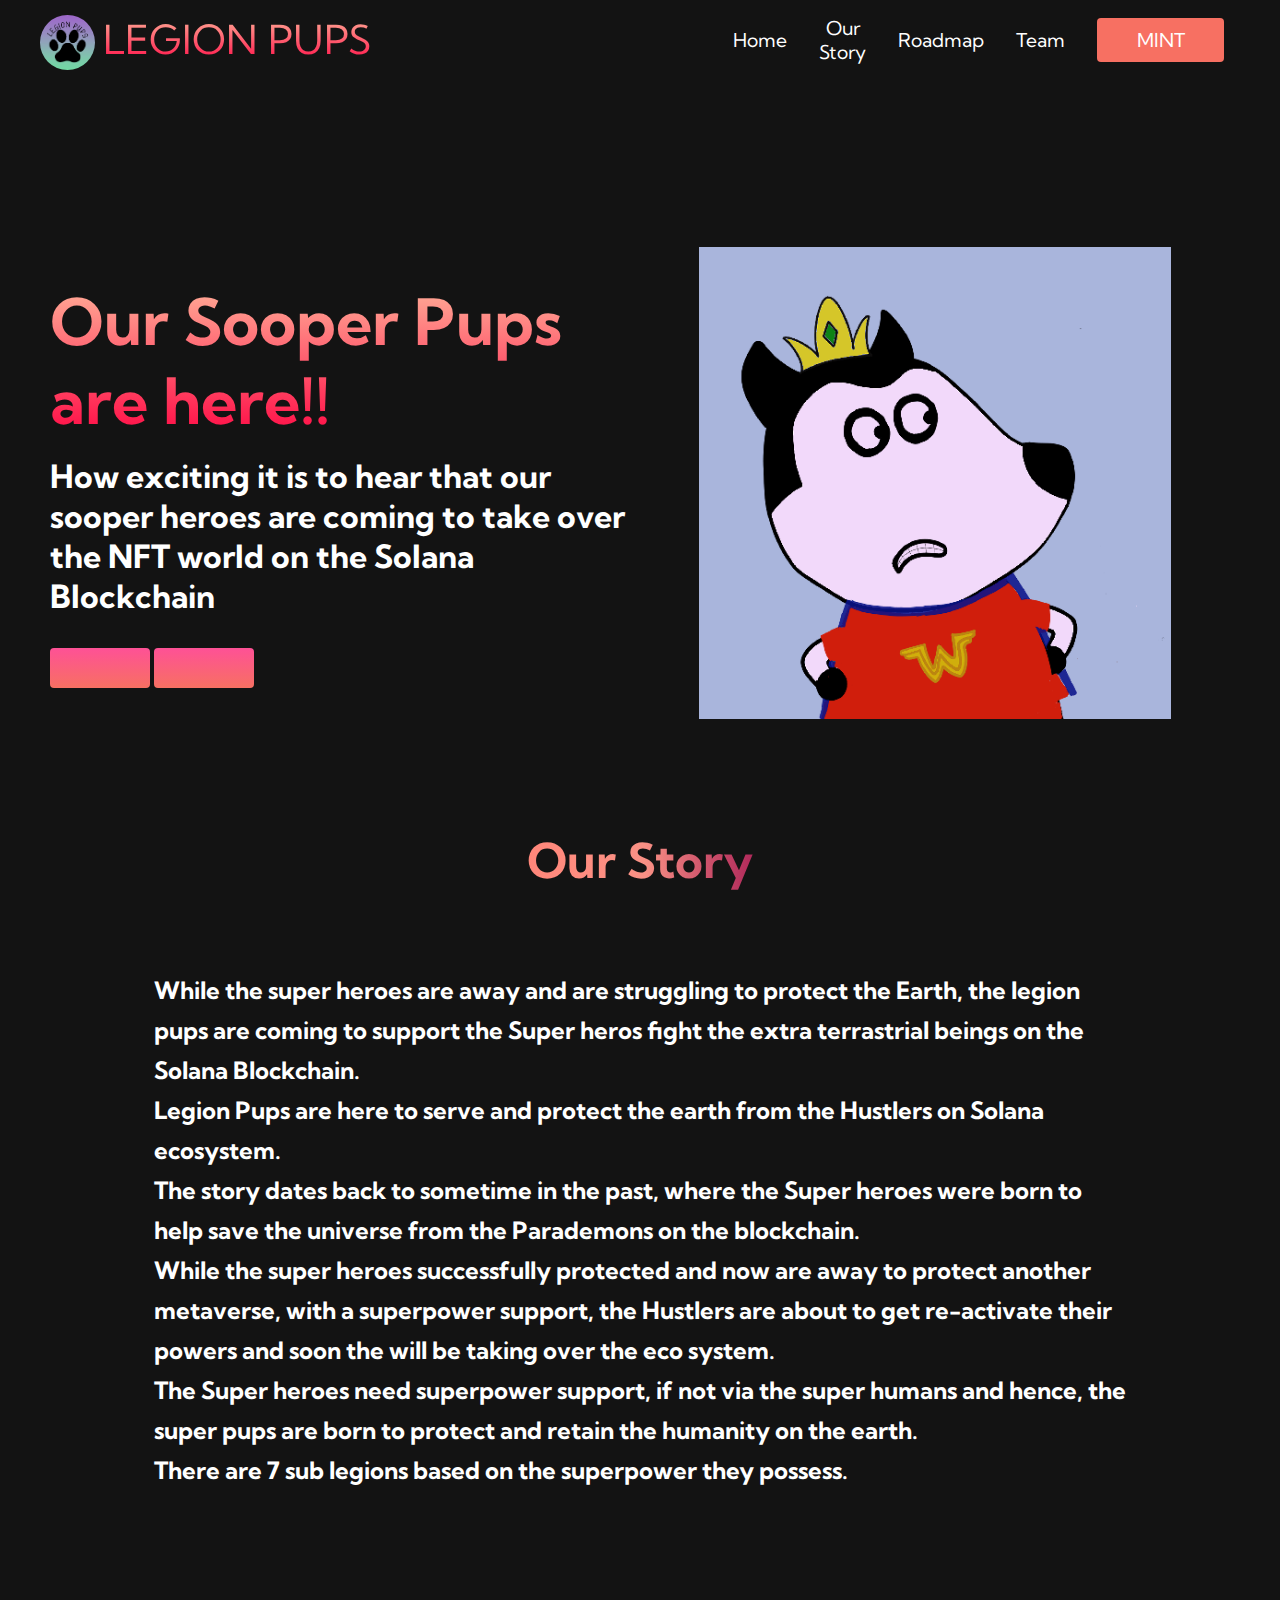
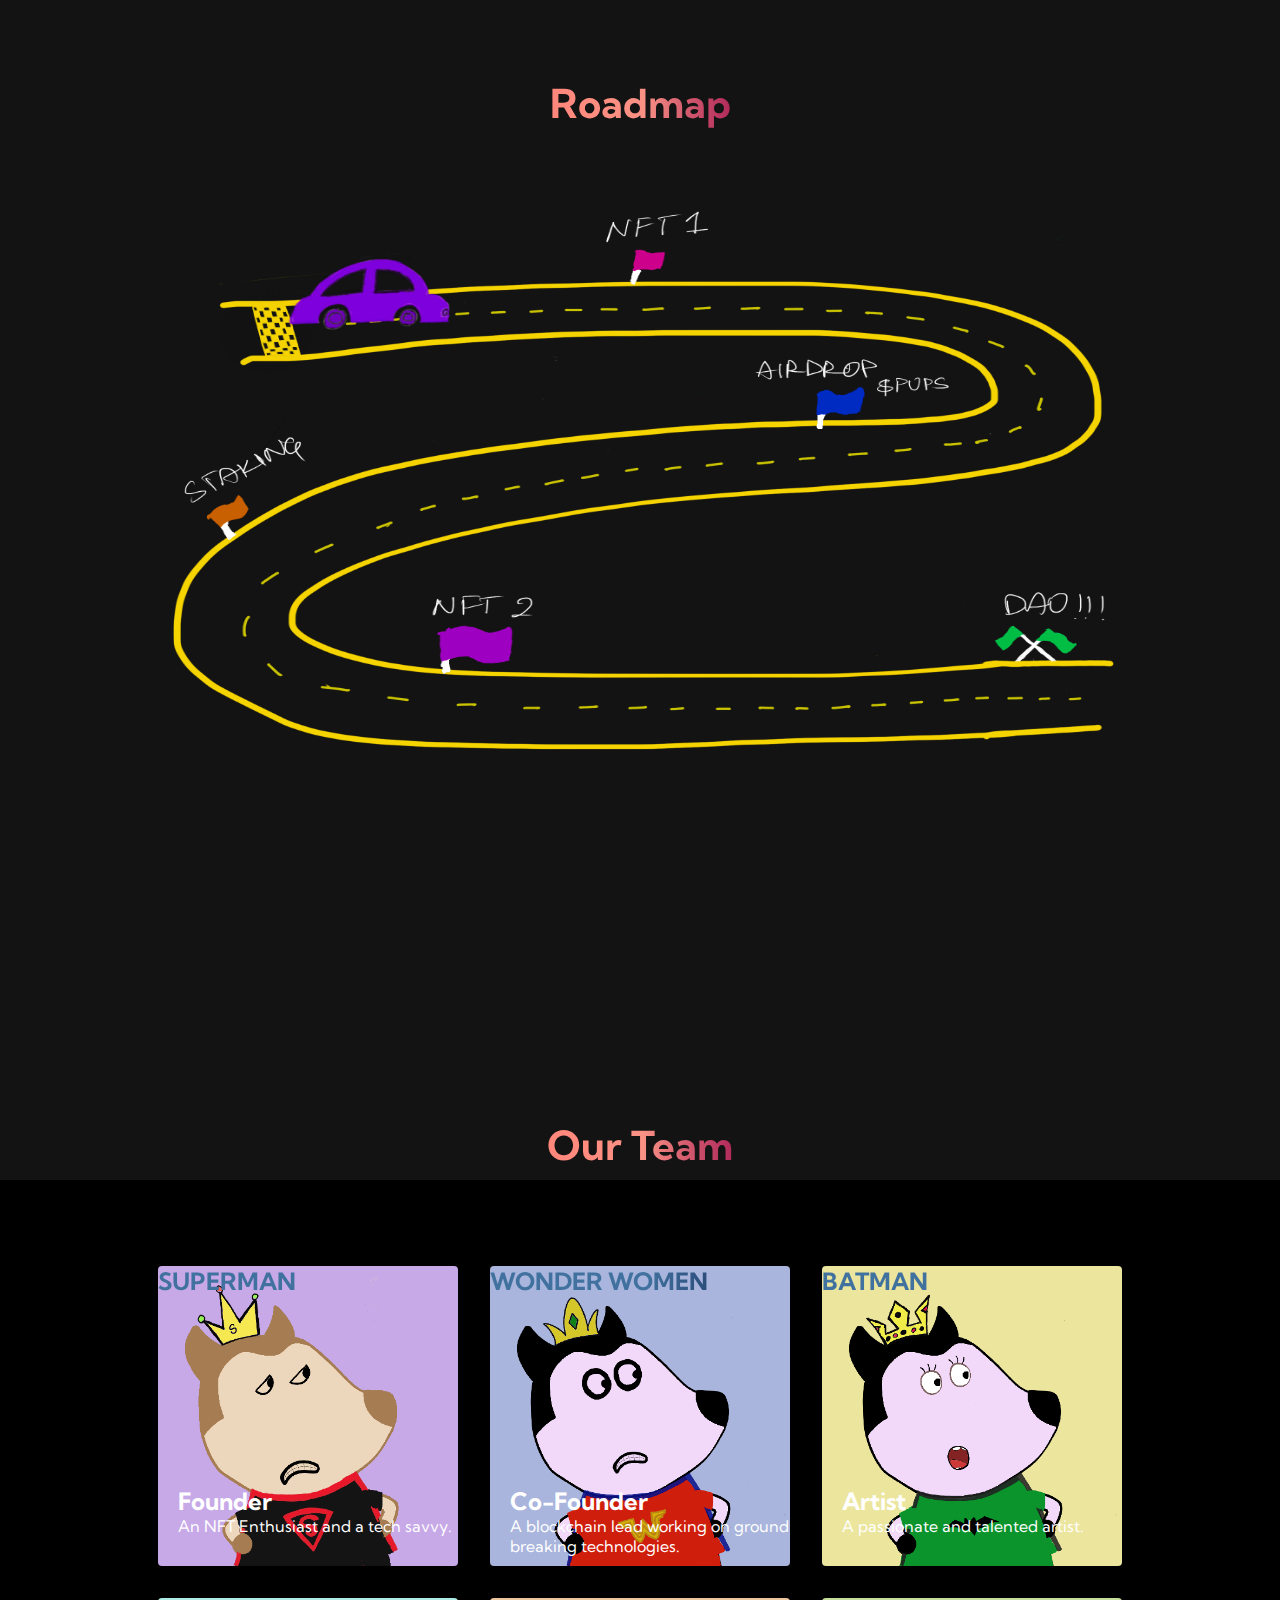
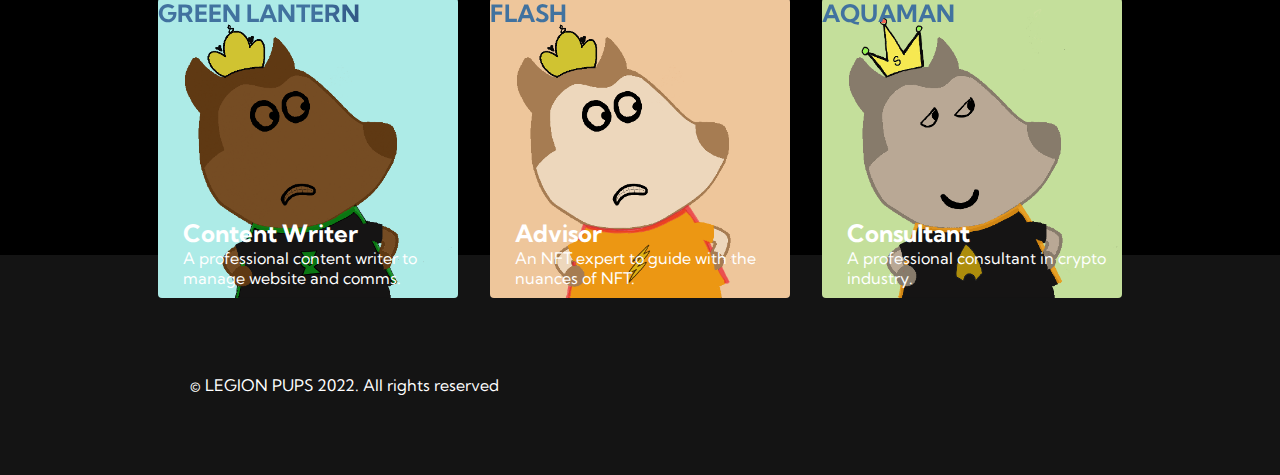
==== index.html @ 7c4ca764 "first commit" ====
<!DOCTYPE html>
<html lang="en">
  <head>
    <meta charset="utf-8">
    <meta name="viewport" content="width=device-width, initial-scale=1.0">
    <title>Simple website</title>
    <link rel="stylesheet" href="styles.css">
    <link	
      rel="stylesheet"	
      href="https://use.fontawesome.com/releases/v5.14.0/css/all.css"	
      integrity="sha384-HzLeBuhoNPvSl5KYnjx0BT+WB0QEEqLprO+NBkkk5gbc67FTaL7XIGa2w1L0Xbgc"	
      crossorigin="anonymous" />
<link href="https://fonts.googleapis.com/css2?family=Kumbh+Sans:wght@400;700&display=swap" rel="stylesheet">
      </head>
  <body>
    <div id="wrapper">
    <!--Navbar section-->
    <nav class="navbar">
      <div class="navbar__container"> <a href="#Home" id="navbar__logo">
        <img id="navbar__img" src="images/LegionPups_LOGO.jpg"/> 
        LEGION PUPS</a>
        <div class="navbar__toggle" id="mobile-menu">
          <span class="bar"></span>
          <span class="bar"></span>
          <span class="bar"></span>
        </div>
        <ul class="navbar__menu">
          <li class="navbar__item">
            <a href="#Home" class="navbar__links">Home </a>
          </li>
          <li class="navbar__item">
            <a href="#Story" class="navbar__links">Our Story </a>
          </li>
          <li class="navbar__item">
            <a href="#Roadmap" class="navbar__links">Roadmap </a>
          </li>
          <li class="navbar__item">
            <a href="#Team" class="navbar__links">Team </a>
          </li>
          <li class="navbar__btn">
            <a href="/tech.html" class="button">MINT</a>
          </li>
        </ul>
      </div>
    </nav>
    <!--Hero Section-->
    <div class="main">
      <div class="main__container">
        <div class="main__content" id = "Home">
        <h1>Our Sooper Pups are here!!</h1>
        <!-- <h2>  ///</h2> -->
        <p>How exciting it is to hear that our sooper heroes are coming to take over the NFT world on the Solana Blockchain</p>
        <button class="main__btn">
       <a href="https://discord.gg/6YndTYZc9n" class="social__icon--link" target="_blank">
          <i class="fab fa-discord"></i>
        </a> </button>
        <button class="main__btn">
        <a href="https://twitter.com/Legionpups" class="social__icon--link" target="_blank">
          <i class="fab fa-twitter"></i>
        </a>
      </button>
      </div>
      <div class="main__img--container">
       <!-- <img src="images/messages.svg" alt="pic" id="main__img"/> -->
        <img id="main__img" alt="LegionPupsgif" src="images/LegionPups.gif" />
      </div>
      </div>
    </div>

<!-- Story Section -->
<div class="story" id= "Story">
  <h1> Our Story</h1>
  <div class="story__container">
      <h2>
      <p>
        While the super heroes are away and are struggling to protect the Earth, the legion pups are coming to support the Super heros fight the extra terrastrial beings on the Solana Blockchain.</p>
       <p> Legion Pups are here to serve and protect the earth from the Hustlers on Solana ecosystem. </p>
       <p> The story dates back to sometime in the past, where the Super heroes were born to help save the universe from the Parademons on the blockchain.</p><p>
        While the super heroes successfully protected and now are away to protect another metaverse, with a superpower support, the Hustlers are about to get re-activate their powers and soon the will be taking over the eco system. </p>
        <p> The Super heroes need superpower support, if not via the super humans and hence, the super pups are born to protect and retain the humanity on the earth.</p>
        <p>There are 7 sub legions based on the superpower they possess.</p>
      </h2>
      </div>
      </div>
  </div>
</div>


<!-- Roadmap Section -->
<div class="roadmap" id = "Roadmap">
  <h1> Roadmap</h1>
  <div class="roadmap__container">
   <div class="rm__img--container">
      <img id="rm__img" src="images/LegionPupsRoadmap.png" />
      </div>
  </div>
</div>


<!-- Services Section-->
<div class="services" id="Team" >
  <h1> Our Team</h1>
  <div class="services__container">
    <div class="services__card">
      <h2> Founder</h2>
      <h3> SUPERMAN</h3>
       <p>An NFT Enthusiast and a tech savvy.</p>
    </div>
    <div class="services__card">
      <h2>Co-Founder</h2>
      <h3> WONDER WOMEN</h3>
       <p> A blockchain lead working on ground breaking technologies.</p>
    </div>
    <div class="services__card">
      <h2>Artist</h2>
      <h3> BATMAN</h3>
       <p>A passionate and talented artist.</p>
    </div>
  </div>
  <div class="services__container2">
    <div class="services__card2">
      <h2> Content Writer</h2>
      <h3> GREEN LANTERN</h3>
       <p>A professional content writer to manage website and comms.</p>
    </div>
    <div class="services__card2">
      <h2>Advisor</h2>
      <h3> FLASH</h3>
       <p>An NFT expert to guide with the nuances of NFT.</p>
    </div>
    <div class="services__card2">
      <h2>Consultant</h2>
      <h3> AQUAMAN</h3>
       <p>A professional consultant in crypto industry.</p>
    </div>
  </div>
</div>

 <!-- Footer Section --> 
<div class="footer__container">
  <div class="social__media">
    <div class="social__media--wrap" id="footer">
      <p class="website__rights"> &copy; LEGION PUPS 2022. All rights reserved</p>
      <div class="social__icons" id="FollowUs">
        <a href="https://discord.gg/6YndTYZc9n" class="social__icon--link" target="_blank">
          <i class="fab fa-discord"></i>
        </a>
        <a href="https://twitter.com/Legionpups" class="social__icon--link" target="_blank">
          <i class="fab fa-twitter"></i>
        </a>
      </div>
    </div>
  </div>
</div>
<script src="app.js"></script>
<noscript>You need to enable JavaScript to view the full site.</noscript>
</div>
  </body>
</html>
---- styles.css ----
* {
  box-sizing: border-box;
  margin: 0;
  padding: 0;
  font-family: 'Kumbh Sans', sans-serif;
}

.navbar {
  background: #131313;
  height: 80px;
  display: flex;
  justify-content: center;
  align-items: center;
  font-size: 1.2rem;
  position: sticky;
  top: 0;
  z-index: 999;
}

.navbar__container {
  display: flex;
  justify-content: space-between;
  height: 50px;
  z-index: 1;
  width: 100%;
  max-width: 1300px;
  margin-right: auto;
  margin-left: auto;
  padding-right: 40px;
  padding-left: 40px;
  border-radius: 50%;
}

#navbar__logo {
  background-color: #ff8177;
  background-image: linear-gradient(to top, #ff0844 0%, #ffb199 100%);
  background-size: 100%;
  -webkit-background-clip: text;
  -moz-background-clip: text;
  -webkit-text-fill-color: transparent;
  -moz-text-fill-color: transparent;
  display: flex;
  align-items: left;
  cursor: pointer;
  text-decoration: none;
  font-size: 2.5rem;
}

#navbar__img {
  height: 55px;
  width: 55px;
  border-radius: 50%;
  padding : auto auto;
  border-top: 1rem;
  margin-right: 0.5rem;
}

.navbar__menu {
  display: flex;
  align-items: center;
  list-style: none;
  text-align: center;
}

.navbar__item {
  height: 80px;
}

.navbar__links {
  color: #fff;
  display: flex;
  align-items: center;
  justify-content: center;
  text-decoration: none;
  padding: 0 1rem;
  height: 100%;
}

.navbar__btn {
  display: flex;
  justify-content: center;
  align-items: center;
  padding: 0 1rem;
  width: 100%;
}

.button {
  display: flex;
  justify-content: center;
  align-items: center;
  text-decoration: none;
  padding: 10px 20px;
  height: 100%;
  width: 100%;
  border: none;
  outline: none;
  border-radius: 4px;
  background: #f77062;
  color: #fff;
}

.button:hover {
  background: #4837ff;
  transition: all 0.3s ease;
}

.navbar__links:hover {
  color: #f77062;
  transition: all 0.3s ease;
}

@media screen and (max-width: 960px) {
  .navbar__container {
    display: flex;
    justify-content: space-between;
    height: 80px;
    z-index: 1;
    width: 100%;
    max-width: 1300px;
    padding: 0;
  }

  .navbar__menu {
    display: grid;
    grid-template-columns: auto;
    margin: 0;
    width: 100%;
    position: absolute;
    top: -1000px;
    opacity: 1;
    transition: all 0.5s ease;
    height: 50vh;
    z-index: -1;
  }

  .navbar__menu.active {
    background: #131313;
    top: 100%;
    opacity: 1;
    transition: all 0.5s ease;
    z-index: 99;
    height: 50vh;
    font-size: 1.6rem;
  }

  #navbar__logo {
    padding-left: 25px;
  }

  .navbar__toggle .bar {
    width: 25px;
    height: 3px;
    margin: 5px auto;
    transition: all 0.3s ease-in-out;
    background: #fff;
  }

  .navbar__item {
    width: 100%;
  }

  .navbar__links {
    text-align: center;
    padding: 2rem;
    width: 100%;
    display: table;
  }

  .navbar__btn {
    padding-bottom: 2rem;
  }

  .button {
    display: flex;
    justify-content: center;
    align-items: center;
    width: 80%;
    height: 80px;
    margin: 0;
  }

  #mobile-menu {
    position: absolute;
    top: 20%;
    right: 5%;
    transform: translate(5%, 20%);
  }

  .navbar__toggle .bar {
    display: block;
    cursor: pointer;
  }

  #mobile-menu.is-active .bar:nth-child(2) {
    opacity: 0;
  }

  #mobile-menu.is-active .bar:nth-child(1) {
    transform: translateY(8px) rotate(45deg);
  }

  #mobile-menu.is-active .bar:nth-child(3) {
    transform: translateY(-8px) rotate(-45deg);
  }
}

/* Main Content CSS */
.main {
  background-color: #141414;
}

.main__container {
  display: grid;
  grid-template-columns: 1fr 1fr;
  align-items: center;
  justify-self: center;
  margin: 0 auto;
  height: 90vh;
  background-color: #131313;
  z-index: 1;
  width: 100%;
  max-width: 1300px;
  padding-right: 50px;
  padding-left: 50px;
}

.main__content {
  color: #fff;
  width: 100%;
}

.main__content h1 {
  font-size: 4rem;
  background-color: #ff8177;
  background-image: linear-gradient(to top, #ff0844 0%, #ffb199 100%);
  background-size: 100%;
  -webkit-background-clip: text;
  -moz-background-clip: text;
  -webkit-text-fill-color: transparent;
  -moz-text-fill-color: transparent;
}

.main__content h2 {
  font-size: 4rem;
  margin-top: 10px;
  background-color: #ff8177;
  background-image: linear-gradient(-20deg, #b721ff 0%, #21d4fd 100%);
  background-size: 100%;
  -webkit-background-clip: text;
  -moz-background-clip: text;
  -webkit-text-fill-color: transparent;
  -moz-text-fill-color: transparent;
}

.main__content p {
  margin-top: 1rem;
  font-size: 2rem;
  font-weight: 700;
}

.main__btn {
  font-size: 1rem;
  background-image: linear-gradient(to top, #f77062 0%, #fe5196 100%);
  padding: 20px 20px;
  width: 100px;
  border: none;
  border-radius: 4px;
  color: #fff;
  margin-top: 2rem;
  cursor: pointer;
  position: relative;
  transition: all 0.35s;
  outline: none;
}

.main__btn a {
  position: relative;
  z-index: 2;
  color: #fff;
  text-decoration: none;
}

.main__btn:after {
  position: absolute;
  content: '';
  top: 0;
  left: 0;
  width: 0;
  height: 100%;
  background: #4837ff;
  transition: all 0.35s;
  border-radius: 4px;
}

.main__btn:hover {
  color: #fff;
}

.main__btn:hover:after {
  width: 100%;
}

.main__img--container {
  text-align: center;
}

#main__img {
  height: 80%;
  width: 80%;
}

/* Mobile Responsive */
@media screen and (max-width: 768px) {
  .main__container {
    display: grid;
    grid-template-columns: auto;
    align-items: center;
    justify-self: center;
    width: 100%;
    margin: 0 auto;
    height: 90vh;
  }

  .main__content {
    text-align: center;
    margin-bottom: 4rem;
  }

  .main__content h1 {
    font-size: 2.5rem;
    margin-top: 2rem;
  }

  .main__content h2 {
    font-size: 3rem;
  }

  .main__content p {
    margin-top: 1rem;
    font-size: 1.5rem;
  }
}

@media screen and (max-width: 480px) {
  .main__content h1 {
    font-size: 2rem;
    margin-top: 3rem;
  }

  .main__content h2 {
    font-size: 2rem;
  }

  .main__content p {
    margin-top: 2rem;
    font-size: 1.5rem;
  }

  .main__btn {
    padding: 12px 36px;
    margin: 2.5rem 0;
  }

  .social__btn{
    background-color: black;
    display: flex;
    justify-content: space-between;
    align-items: center;
    width: 150px;
  }
}


/* Story Section */
.story {
  background: #131313;
  display: flex;
  flex-direction: column;
  justify-content: center;
  align-items: center;
  height: 60vh;
  top:30vh;
}

.story h1 {
  background-color: #ff8177;
  background-image: linear-gradient(
    to right,
    #ff8177 0%,
    #ff867a 0%,
    #ff8c7f 21%,
    #f99185 52%,
    #cf556c 78%,
    #b12a5b 100%
  );
  background-size: 100%;
  -webkit-background-clip: text;
  -moz-background-clip: text;
  -webkit-text-fill-color: transparent;
  -moz-text-fill-color: transparent;
  margin-bottom: 5rem;
  font-size: 3rem;
}

.story__container {
  display: flex;
  justify-content: left;
  flex-wrap: wrap;
  color: #fff;
  padding-left: 12%;
  padding-right: 12%;
  line-height: 250%;
  top: 90vh;
}

.story__card h2 {
  position: absolute;
  top: 200px;
  left: 30px;
}

.story__card p {
  position: absolute;
  top: 300px;
  left: 30px;
}

@media screen and (max-width: 960px) {
  .services {
    height: 1600px;
  }

  .story__container{
    top: 1500px;
  }

  .story h1 {
    font-size: 2rem;
    margin-top: 12rem;
  }

}

@media screen and (max-width: 480px) {
  .story {
    height: 1400px;
  }

  .story h1 {
    font-size: 1.2rem;
  }

  .story__card {
    width: 300px;
  }
}


  /* Roadmap Section */
  .roadmap {
    background: #131313;
    display: flex;
    flex-direction: column;
    justify-content: center;
    align-items: center;
    height: 150vh;
    font-size: 3rem;
  }
  
  .roadmap h1 {
    background-color: #ff8177;
    background-image: linear-gradient(
      to right,
      #ff8177 0%,
      #ff867a 0%,
      #ff8c7f 21%,
      #f99185 52%,
      #cf556c 78%,
      #b12a5b 100%
    );
    
    background-size: 100%;
    -webkit-background-clip: text;
    -moz-background-clip: text;
    -webkit-text-fill-color: transparent;
    -moz-text-fill-color: transparent;
    margin-bottom: 5rem;
    font-size: 2.5rem;
    position: relative;
  }
  
  .roadmap__container {
    display: flex;
    justify-content: center;
    flex-wrap: wrap;
    color: #fff;
  }
  
  .rm__img--container {
    position: relative;
    color: #fff;
    text-align: center;
  }
  
  #rm__img {
    height: 80%;
    width: 80%;
  }
  
  @media screen and (max-width: 960px) {
    .roadmap {
      height: 1400px;
      top: 700vh;
    }
  
    .roadmap h1 {
      font-size: 3rem;
      margin-top: 12rem;
      height: auto;
    }
  }
  
  @media screen and (max-width: 480px) {
    .roadmap {
      height: 700vh;
      top: 1600vh;
      position: relative;
    }
  
    .roadmap h1 {
      font-size: 1.2rem;
      height: 60%;
    }
  
    .roadmap__container {
      height: 3800px;
      top: 2000vh;
    }
  }

/* Services Section */
.services {
  background-color: black;
  display: flex;
  flex-direction: column;
  justify-content: center;
  align-items: center;
  height: 75vh;
  top: 60vh;
}

.services h1 {
  background-color: #ff8177;
  background-image: linear-gradient(
    to right,
    #ff8177 0%,
    #ff867a 0%,
    #ff8c7f 21%,
    #f99185 52%,
    #cf556c 78%,
    #b12a5b 100%
  );
  
  background-size: 100%;
  -webkit-background-clip: text;
  -moz-background-clip: text;
  -webkit-text-fill-color: transparent;
  -moz-text-fill-color: transparent;
  margin-bottom: 5rem;
  font-size: 2.5rem;
  position: relative;
}

.services__container {
  display: flex;
  justify-content: center;
  flex-wrap: wrap;
}
.services h3 {
  background-color: #ff8177;
  background-image: linear-gradient(
    to right,
    #41729F 0%,
    #41729F 0%,
    #41729F 21%,
    #41729F 52%,
    #274472 78%,
    #274472 100%
  );
  background-size: 100%;
  -webkit-background-clip: text;
  -moz-background-clip: text;
  -webkit-text-fill-color: transparent;
  -moz-text-fill-color: transparent;
  margin-bottom: 5rem;
  font-size: 1.5rem;
  align-items: center;
}


.services__card {
  margin: 1rem;
  height: 300px;
  width: 300px;
  border-radius: 4px;
  background-image: 
    url('images/Founder.png');
  background-size: cover;
  position: relative;
  color: #fff;
}

.services__card:before {
  opacity: 0.2;
}

.services__card:nth-child(2) {
  background-image:
    url('images/CoFounder.png');
}
.services__card:nth-child(3) {
  background-image: 
    url('images/Artist.png');
}


.services__card h2 {
  position: absolute;
  top: 220px;
  left: 20px;
}

.services__card p {
  position: absolute;
  top: 250px;
  left: 20px;
}

.services__card button {
  color: #fff;
  padding: 10px 20px;
  border: none;
  outline: none;
  border-radius: 4px;
  background: #f77062;
  position: absolute;
  top: 440px;
  left: 30px;
  font-size: 1rem;
}

.services__card button:hover {
  cursor: pointer;
}

.services__card:hover {
  transform: scale(1.075);
  transition: 0.2s ease-in;
  cursor: pointer;
}


.services__container2 {
  display: flex;
  justify-content: center;
  flex-wrap: wrap;
}

.services__card2 {
  margin: 1rem;
  height: 300px;
  width: 300px;
  border-radius: 4px;
  background-image:
    url('images/ContentWriter.png');
  background-size: cover;
  position: relative;
  color: #fff;
}

.services__card2:before {
  opacity: 0.2;
}

.services__card2:nth-child(2) {
  background-image: 
    url('images/Advisor.png');
}
.services__card2:nth-child(3) {
  background-image: 
    url('images/Consultant.png');
}

.services__card2 h2 {
  position: absolute;
  top: 220px;
  left: 25px;
}

.services__card2 p {
  position: absolute;
  top: 250px;
  left: 25px;
}

.services__card2 button {
  color: #fff;
  padding: 10px 20px;
  border: none;
  outline: none;
  border-radius: 4px;
  background: #f77062;
  position: absolute;
  top: 440px;
  left: 30px;
  font-size: 1rem;
}

.services__card2 button:hover {
  cursor: pointer;
}

.services__card2:hover {
  transform: scale(1.075);
  transition: 0.2s ease-in;
  cursor: pointer;
}

@media screen and (max-width: 960px) {
  .services {
    height: 1600px;
  }

  .services h1 {
    font-size: 2rem;
    margin-top: 12rem;
  }
}

@media screen and (max-width: 480px) {
  .services {
    height: 1400px;
  }

  .services h1 {
    font-size: 1.2rem;
  }

  .services__card {
    width: 300px;
  }
}

/* Footer CSS */
.footer__container {
  background-color: #141414;
  padding: 5rem 0;
  display: flex;
  flex-direction: column;
  justify-content: center;
  align-items: center;
}

#footer__logo {
  color: #fff;
  display: flex;
  align-items: center;
  cursor: pointer;
  text-decoration: none;
  font-size: 2rem;
}

.footer__links {
  width: 100%;
  max-width: 1000px;
  display: flex;
  justify-content: center;
}

.footer__link--wrapper {
  display: flex;
}

.footer__link--items {
  display: flex;
  flex-direction: column;
  align-items: flex-start;
  margin: 16px;
  text-align: left;
  width: 160px;
  box-sizing: border-box;
}

.footer__link--items h2 {
  margin-bottom: 16px;
}

.footer__link--items > h2 {
  color: #fff;
}

.footer__link--items a {
  color: #fff;
  text-decoration: none;
  margin-bottom: 0.5rem;
}

.footer__link--items a:hover {
  color: #d0c6c6;
  transition: 0.3s ease-out;
}

/* Social Icons */
.social__icon--link {
  color: #fff;
  font-size: 40px;
}

.social__media {
  max-width: 1000px;
  width: 100%;
}

.social__media--wrap {
  display: flex;
  justify-content: space-between;
  align-items: center;
  width: 90%;
  max-width: 1000px;
  margin: 40px auto 0 auto;
}

.social__icons {
  display: flex;
  justify-content: space-between;
  align-items: center;
  width: 150px;
}

.social__logo {
  color: #fff;
  justify-self: start;
  margin-left: 20px;
  cursor: pointer;
  text-decoration: none;
  font-size: 4rem;
  display: flex;
  align-items: center;
  margin-bottom: 16px;
}

.website__rights {
  color: #fff;
}

@media screen and (max-width: 820px) {
  .footer__links {
    padding-top: 2rem;
  }

  #footer__logo {
    margin-bottom: 2rem;
  }

  .website__rights {
    margin-bottom: 2rem;
    color: #fff;
  }
  .website__right {
    font-size: 10px;
    margin-bottom: 0.2rem;
    color: #fff;
  }

  .footer__link--wrapper {
    flex-direction: column;
  }

  .social__media--wrap {
    flex-direction: column;
  }
}

@media screen and (max-width: 480px) {
  .footer__link--items {
    margin: 0;
    padding: 10px;
    width: 100%;
  }
}
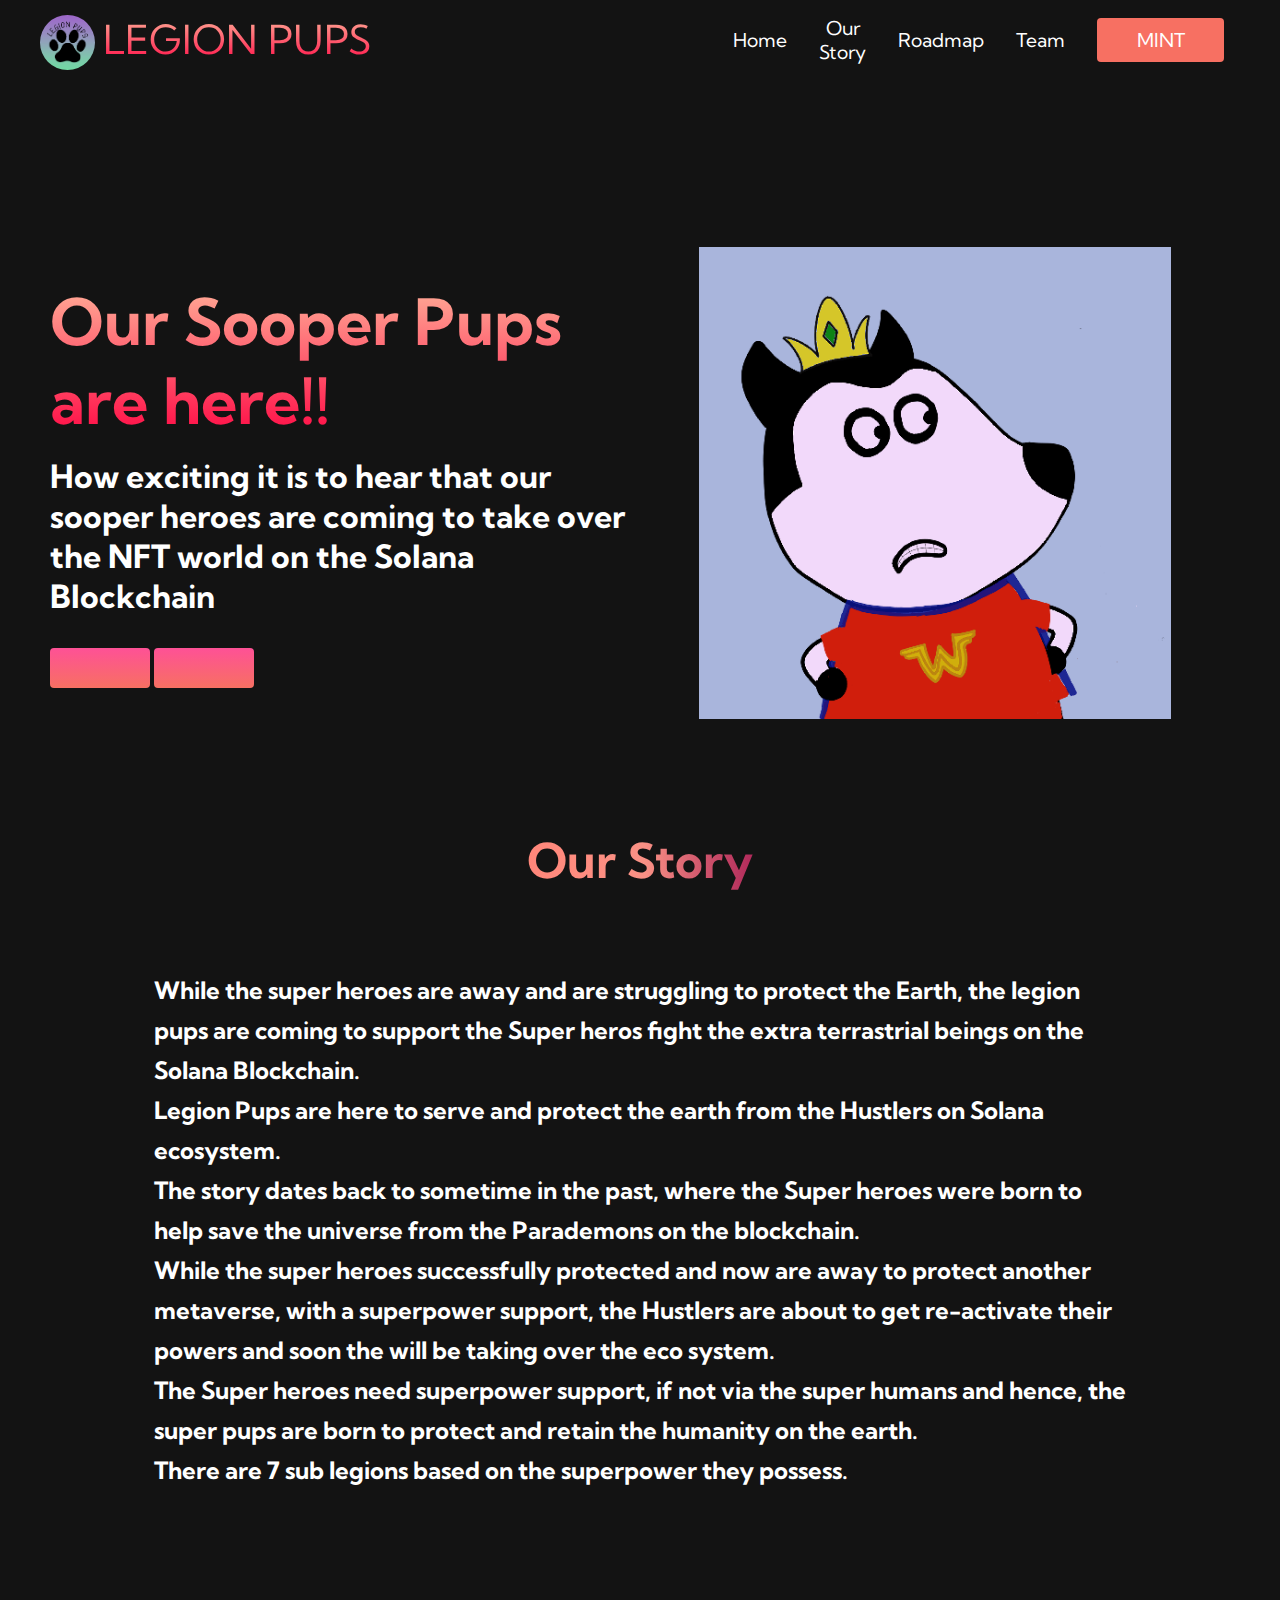
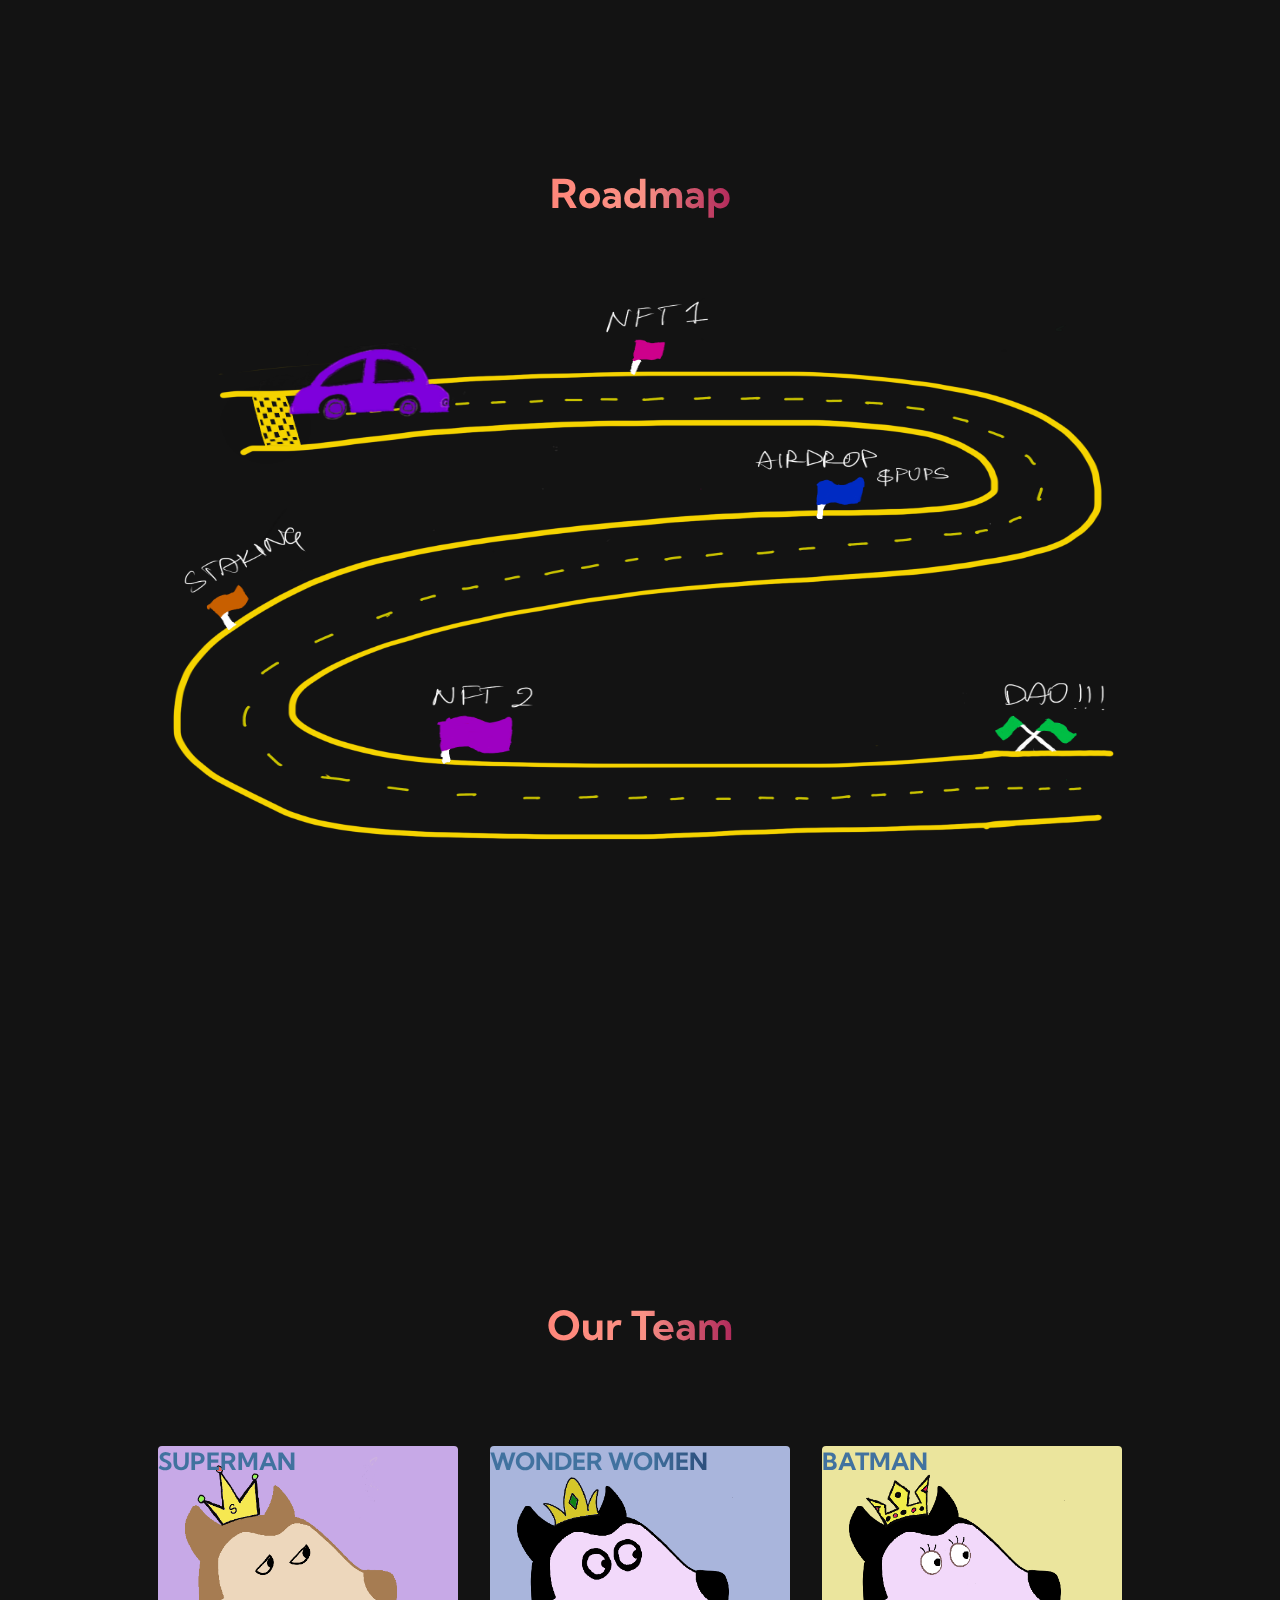
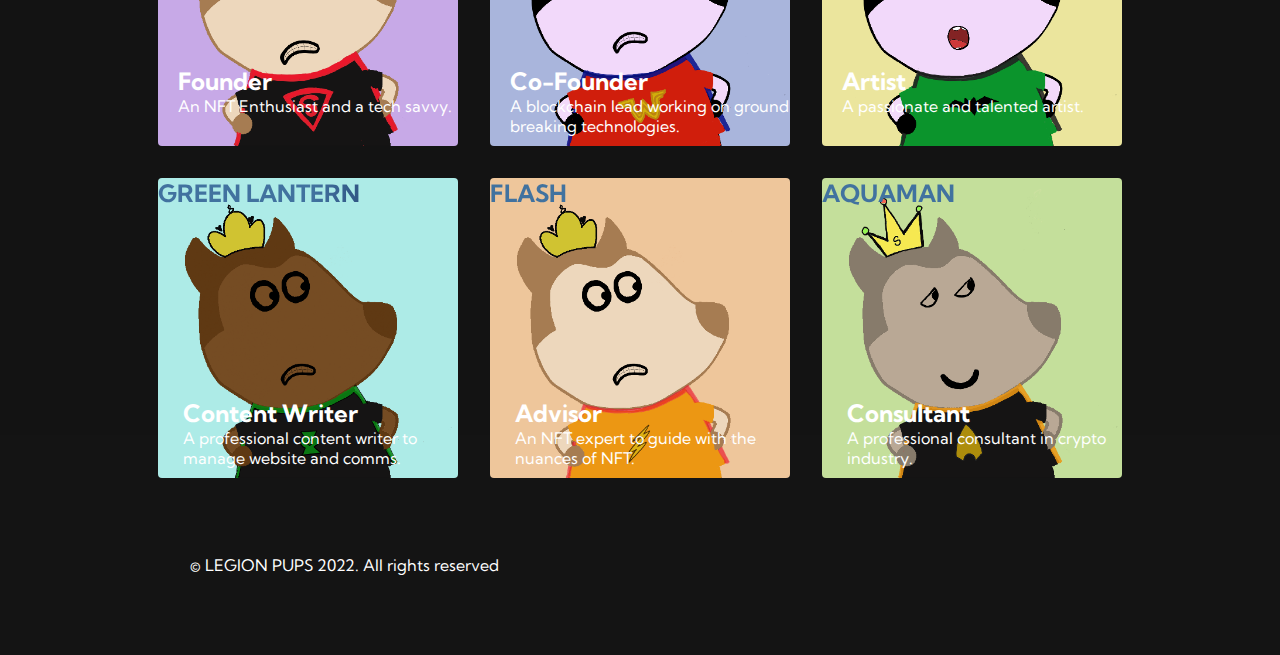
==== commit f28bf221: "Favicon added" ====
--- a/index.html
+++ b/index.html
@@ -3,7 +3,7 @@
   <head>
     <meta charset="utf-8">
     <meta name="viewport" content="width=device-width, initial-scale=1.0">
-    <title>Simple website</title>
+    <title>LegionPups Home</title>
     <link rel="stylesheet" href="styles.css">
     <link	
       rel="stylesheet"	
@@ -11,6 +11,7 @@
       integrity="sha384-HzLeBuhoNPvSl5KYnjx0BT+WB0QEEqLprO+NBkkk5gbc67FTaL7XIGa2w1L0Xbgc"	
       crossorigin="anonymous" />
 <link href="https://fonts.googleapis.com/css2?family=Kumbh+Sans:wght@400;700&display=swap" rel="stylesheet">
+    <link rel="shortcut icon" type="image/jpg" href="images/LegionPups_LOGO.jpg"/>
       </head>
   <body>
     <div id="wrapper">
@@ -156,4 +157,4 @@
 <noscript>You need to enable JavaScript to view the full site.</noscript>
 </div>
   </body>
-</html>+</html>
--- a/styles.css
+++ b/styles.css
@@ -463,7 +463,7 @@
     flex-direction: column;
     justify-content: center;
     align-items: center;
-    height: 150vh;
+    height: 170vh;
     font-size: 3rem;
   }
   
@@ -540,7 +540,7 @@
 
 /* Services Section */
 .services {
-  background-color: black;
+  background: #131313;
   display: flex;
   flex-direction: column;
   justify-content: center;
@@ -887,4 +887,4 @@
     padding: 10px;
     width: 100%;
   }
-}+}
